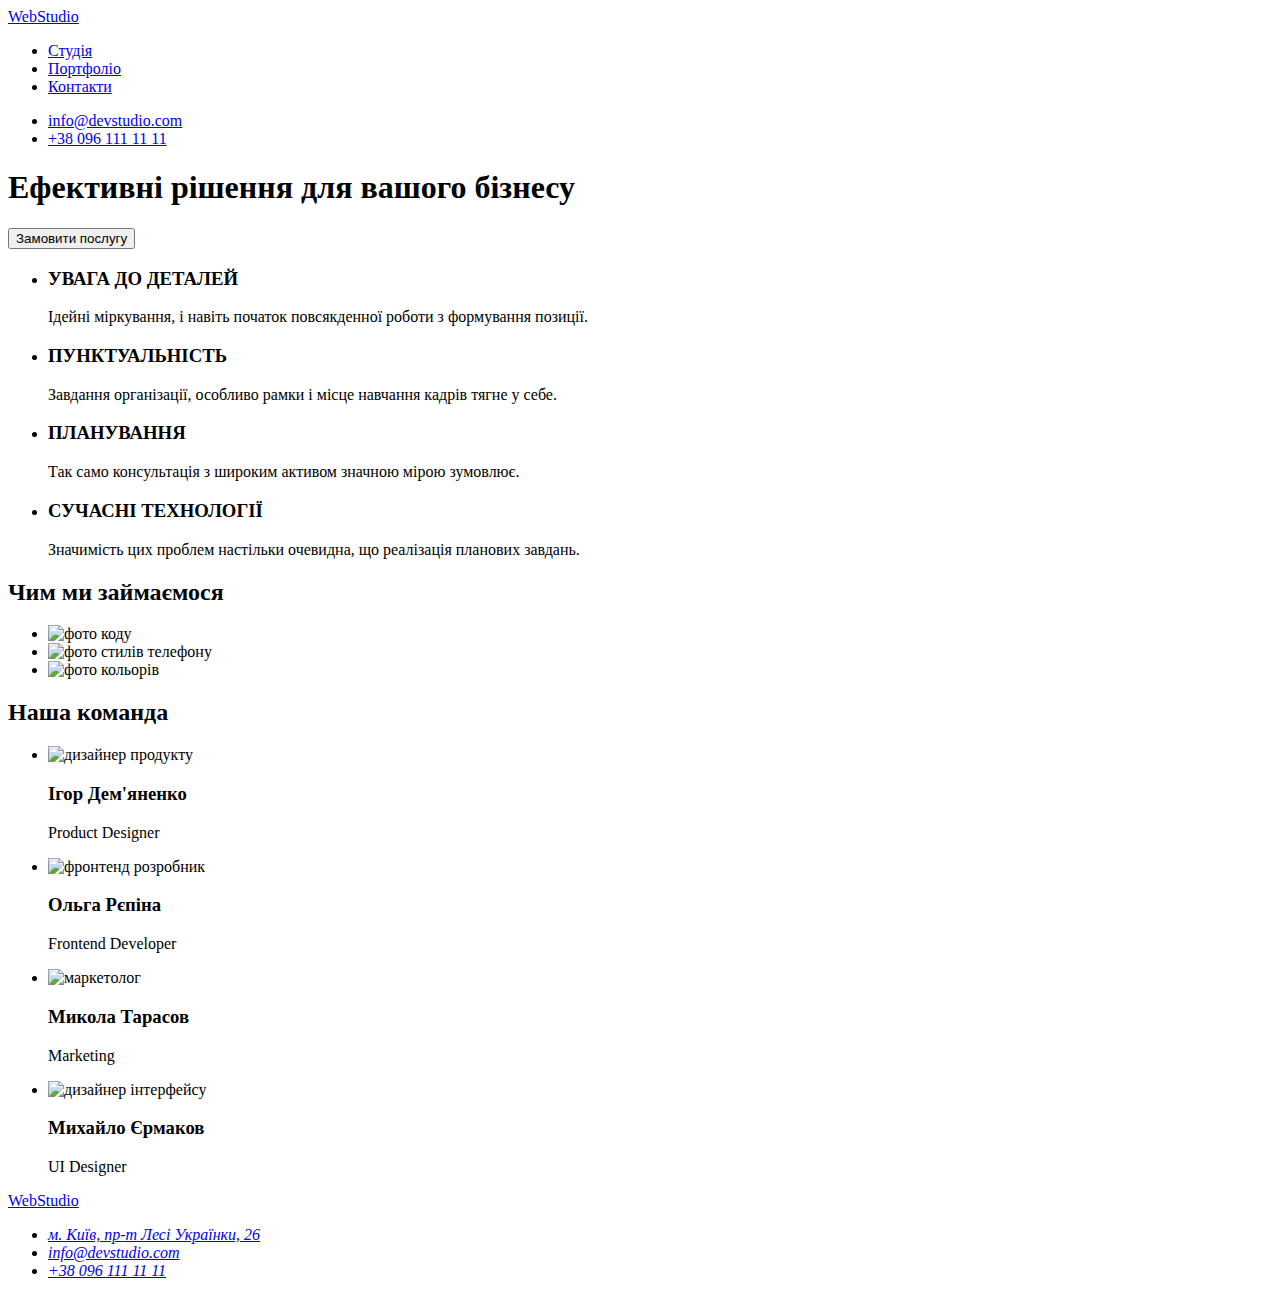
==== index.html @ fb00e3b1 "Update index.html" ====
<!DOCTYPE html>
<html lang="uk">
  <head>
    <meta charset="UTF-8" />
    <meta http-equiv="X-UA-Compatible" content="IE=edge" />
    <meta name="viewport" content="width=device-width, initial-scale=1.0" />
    <title>Студія</title>
  </head>
  <body>
    <header>
      <a href="#"> <span>Web</span>Studio</a>
      <nav>
        <ul>
          <li><a href="#">Студія</a></li>
          <li><a href="#">Портфоліо</a></li>
          <li><a href="#">Контакти</a></li>
        </ul>
      </nav>
      <ul>
        <li><a href="mailto:info@devstudio.com">info@devstudio.com</a></li>
        <li><a href="tel:+380961111111">+38 096 111 11 11</a></li>
      </ul>
    </header>
    <section>
      <h1>Ефективні рішення для вашого бізнесу</h1>
      <button type="button">Замовити послугу</button>
    </section>
    <section>
      <h2 hidden>Переваги</h2>
      <ul>
        <li>
          <h3>УВАГА ДО ДЕТАЛЕЙ</h3>
          <p>
            Ідейні міркування, і навіть початок повсякденної роботи з формування
            позиції.
          </p>
        </li>
        <li>
          <h3>ПУНКТУАЛЬНІСТЬ</h3>
          <p>
            Завдання організації, особливо рамки і місце навчання кадрів тягне у
            себе.
          </p>
        </li>
        <li>
          <h3>ПЛАНУВАННЯ</h3>
          <p>Так само консультація з широким активом значною мірою зумовлює.</p>
        </li>
        <li>
          <h3>СУЧАСНІ ТЕХНОЛОГІЇ</h3>
          <p>
            Значимість цих проблем настільки очевидна, що реалізація планових
            завдань.
          </p>
        </li>
      </ul>
    </section>
    <section>
      <h2>Чим ми займаємося</h2>
      <ul>
        <li>
          <img src="./images/img-code.jpg" alt="фото коду" width="370" />
        </li>
        <li>
          <img
            src="./images/img-phone-style.jpg"
            alt="фото стилів телефону"
            width="370"
          />
        </li>
        <li>
          <img src="./images/img-colours.jpg" alt="фото кольорів" width="370" />
        </li>
      </ul>
    </section>
    <section>
      <h2>Наша команда</h2>
      <ul>
        <li>
          <img
            src="./images/product-designer.jpg"
            alt="дизайнер продукту"
            width="270"
          />
          <h3>Ігор Дем'яненко</h3>
          <p>Product Designer</p>
        </li>
        <li>
          <img
            src="./images/frontend-developer.jpg"
            alt="фронтенд розробник"
            width="270"
          />
          <h3>Ольга Рєпіна</h3>
          <p>Frontend Developer</p>
        </li>
        <li>
          <img src="./images/marketing.jpg" alt="маркетолог" width="270" />
          <h3>Микола Тарасов</h3>
          <p>Marketing</p>
        </li>
        <li>
          <img
            src="./images/ui-designer.jpg"
            alt="дизайнер інтерфейсу"
            width="270"
          />
          <h3>Михайло Єрмаков</h3>
          <p>UI Designer</p>
        </li>
      </ul>
    </section>
    <footer>
      <a href="#"> <span>Web</span>Studio </a>
      <address>
        <ul>
          <li>
            <a
              href="https://www.google.com/maps/place/%D0%B1%D1%83%D0%BB.+%D0%9B%D0%B5%D1%81%D0%B8+%D0%A3%D0%BA%D1%80%D0%B0%D0%B8%D0%BD%D0%BA%D0%B8,+26,+%D0%9A%D0%B8%D0%B5%D0%B2,+02000/@50.4265841,30.5361971,17z/data=!3m1!4b1!4m5!3m4!1s0x40d4cf0e033ecbe9:0x57a4dffefec77da0!8m2!3d50.4265807!4d30.5383858"
            >
              м. Київ, пр-т Лесі Українки, 26
            </a>
          </li>
          <li><a href="mailto:info@devstudio.com">info@devstudio.com</a></li>
          <li><a href="tel:+380961111111">+38 096 111 11 11</a></li>
        </ul>
      </address>
    </footer>
  </body>
</html>
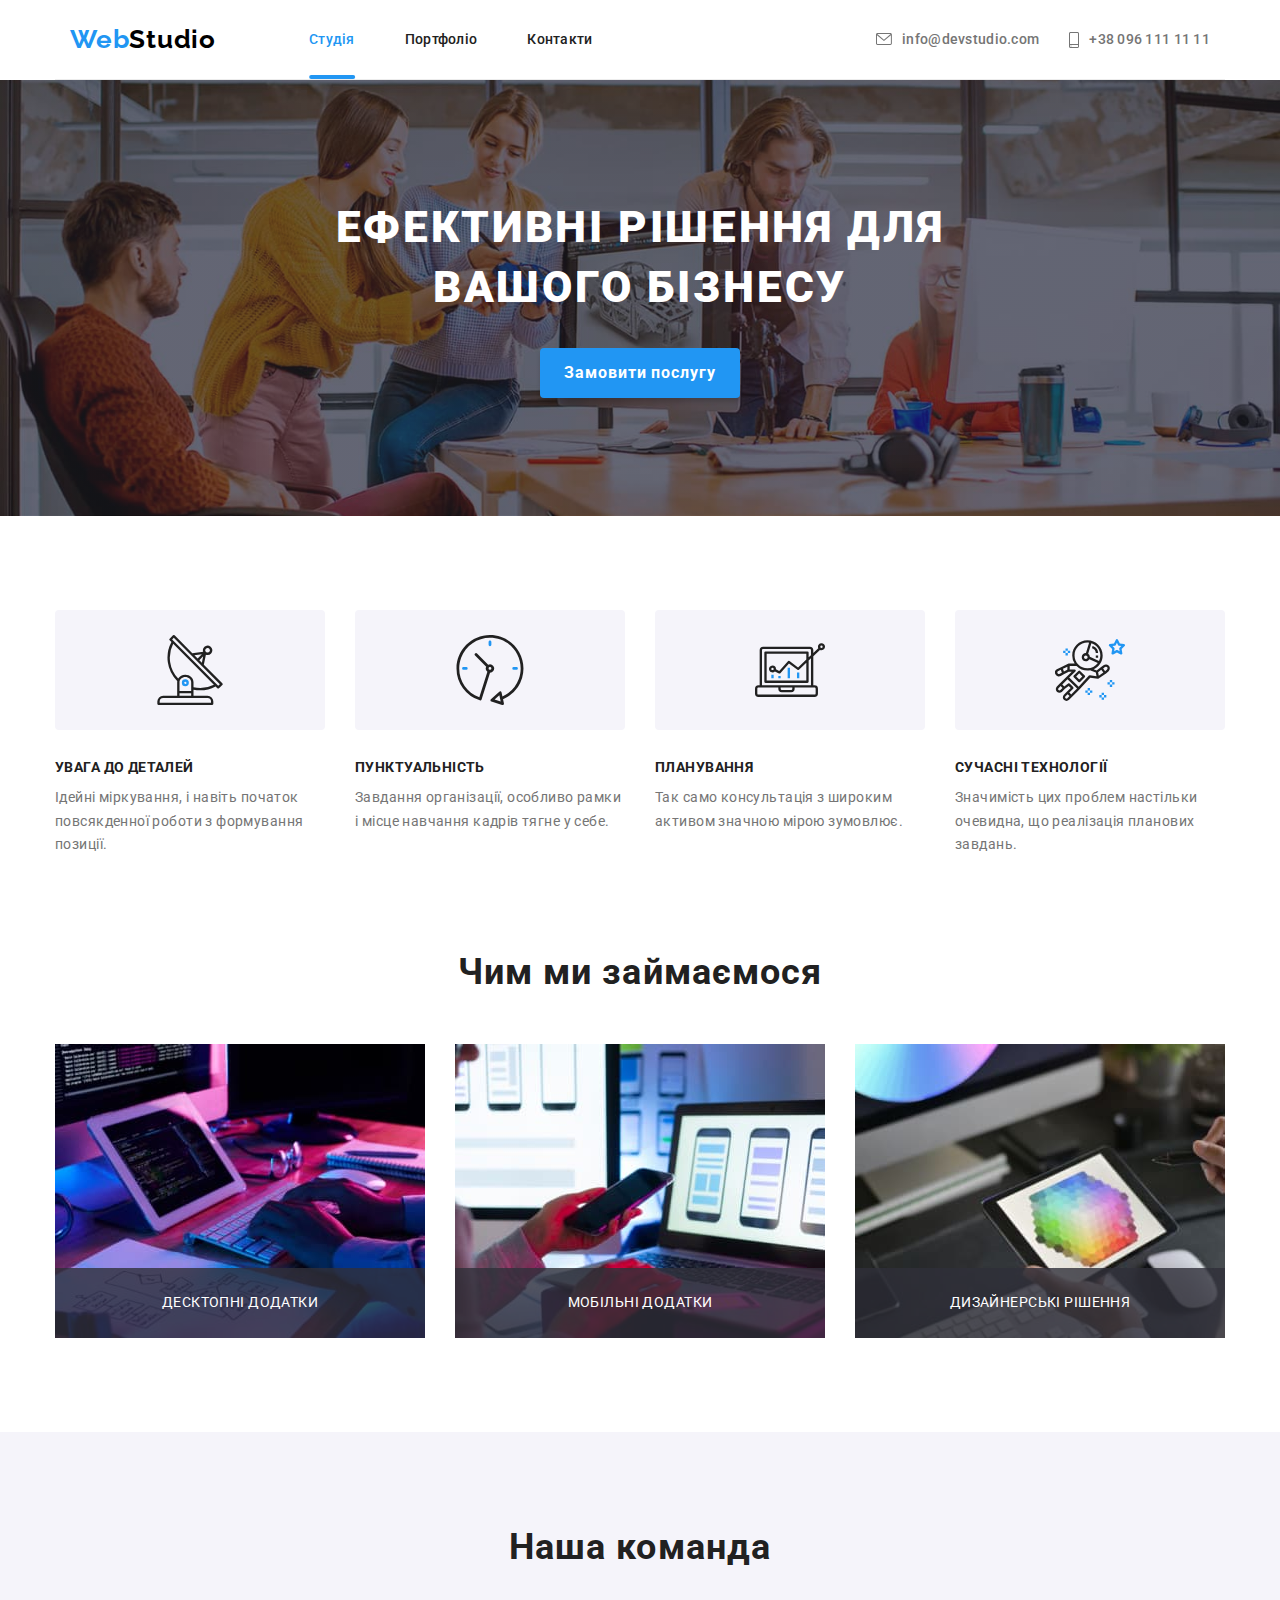
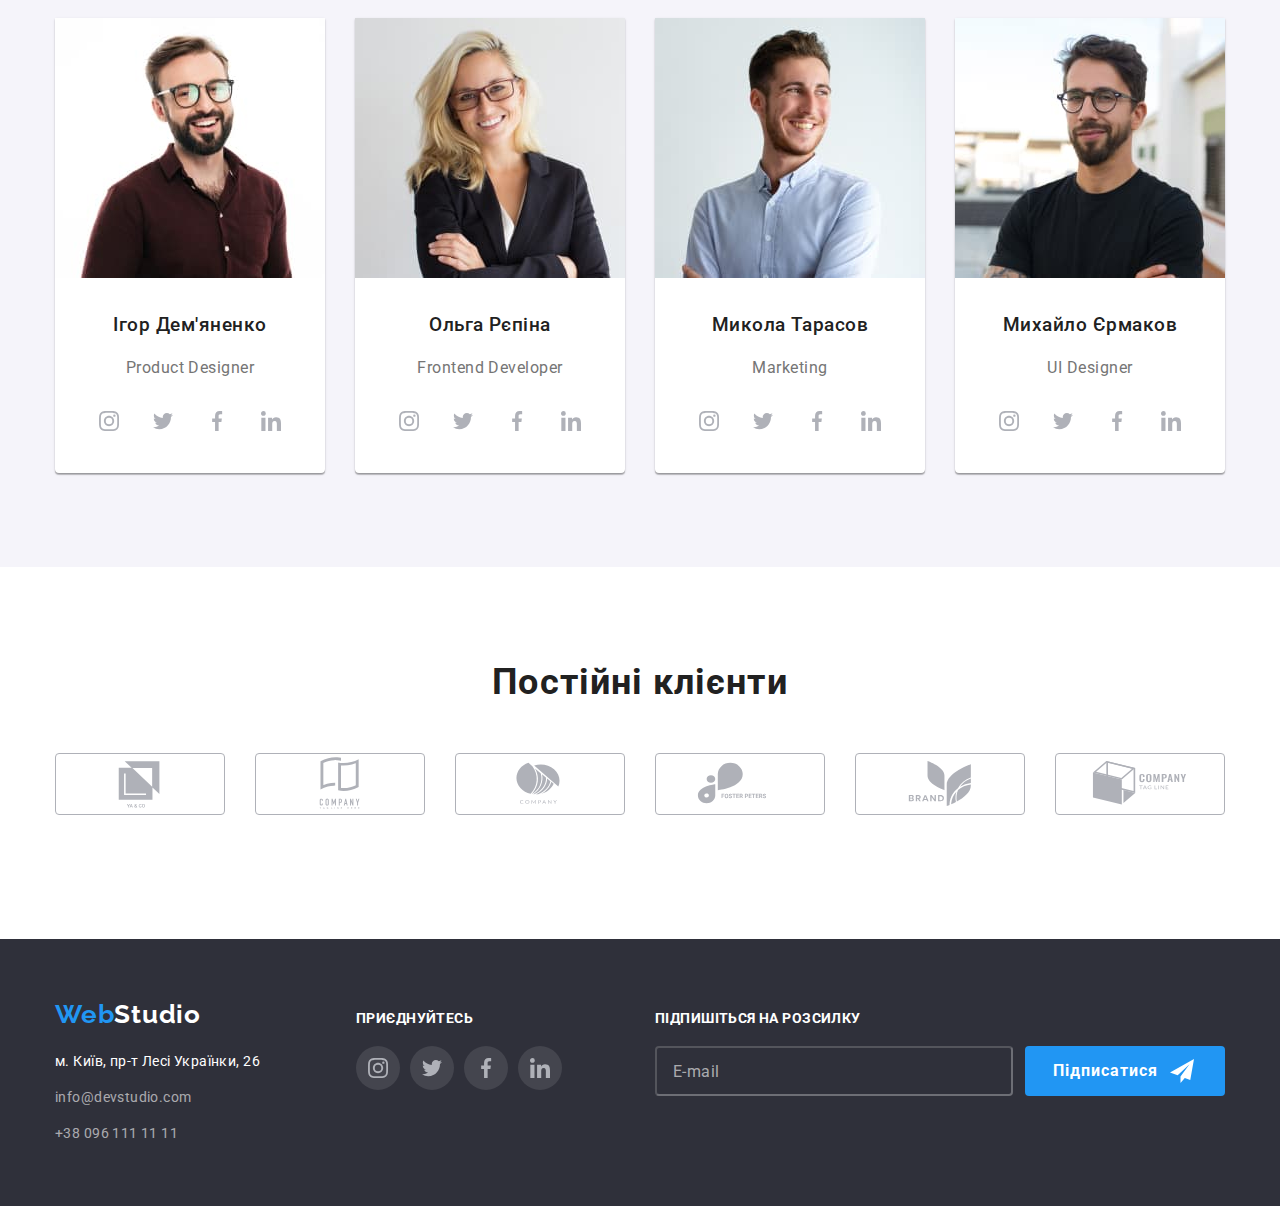
==== commit a25a5bf0: "Refactoring code, used adaptive markup and strategy "mobile first"" ====
--- a/index.html
+++ b/index.html
@@ -1,130 +1,514 @@
 <!DOCTYPE html>
 <html lang="uk">
-  <head>
-    <meta charset="UTF-8" />
-    <meta http-equiv="X-UA-Compatible" content="IE=edge" />
-    <meta name="viewport" content="width=device-width, initial-scale=1.0" />
-    <title>Студія</title>
-  </head>
-  <body>
-    <header>
-      <a href="#"> <span>Web</span>Studio</a>
-      <nav>
-        <ul>
-          <li><a href="#">Студія</a></li>
-          <li><a href="#">Портфоліо</a></li>
-          <li><a href="#">Контакти</a></li>
-        </ul>
-      </nav>
-      <ul>
-        <li><a href="mailto:info@devstudio.com">info@devstudio.com</a></li>
-        <li><a href="tel:+380961111111">+38 096 111 11 11</a></li>
-      </ul>
-    </header>
-    <section>
-      <h1>Ефективні рішення для вашого бізнесу</h1>
-      <button type="button">Замовити послугу</button>
-    </section>
-    <section>
-      <h2 hidden>Переваги</h2>
-      <ul>
-        <li>
-          <h3>УВАГА ДО ДЕТАЛЕЙ</h3>
-          <p>
-            Ідейні міркування, і навіть початок повсякденної роботи з формування
-            позиції.
-          </p>
-        </li>
-        <li>
-          <h3>ПУНКТУАЛЬНІСТЬ</h3>
-          <p>
-            Завдання організації, особливо рамки і місце навчання кадрів тягне у
-            себе.
-          </p>
-        </li>
-        <li>
-          <h3>ПЛАНУВАННЯ</h3>
-          <p>Так само консультація з широким активом значною мірою зумовлює.</p>
-        </li>
-        <li>
-          <h3>СУЧАСНІ ТЕХНОЛОГІЇ</h3>
-          <p>
-            Значимість цих проблем настільки очевидна, що реалізація планових
-            завдань.
-          </p>
-        </li>
-      </ul>
-    </section>
-    <section>
-      <h2>Чим ми займаємося</h2>
-      <ul>
-        <li>
-          <img src="./images/img-code.jpg" alt="фото коду" width="370" />
-        </li>
-        <li>
-          <img
-            src="./images/img-phone-style.jpg"
-            alt="фото стилів телефону"
-            width="370"
-          />
-        </li>
-        <li>
-          <img src="./images/img-colours.jpg" alt="фото кольорів" width="370" />
-        </li>
-      </ul>
-    </section>
-    <section>
-      <h2>Наша команда</h2>
-      <ul>
-        <li>
-          <img
-            src="./images/product-designer.jpg"
-            alt="дизайнер продукту"
-            width="270"
-          />
-          <h3>Ігор Дем'яненко</h3>
-          <p>Product Designer</p>
-        </li>
-        <li>
-          <img
-            src="./images/frontend-developer.jpg"
-            alt="фронтенд розробник"
-            width="270"
-          />
-          <h3>Ольга Рєпіна</h3>
-          <p>Frontend Developer</p>
-        </li>
-        <li>
-          <img src="./images/marketing.jpg" alt="маркетолог" width="270" />
-          <h3>Микола Тарасов</h3>
-          <p>Marketing</p>
-        </li>
-        <li>
-          <img
-            src="./images/ui-designer.jpg"
-            alt="дизайнер інтерфейсу"
-            width="270"
-          />
-          <h3>Михайло Єрмаков</h3>
-          <p>UI Designer</p>
-        </li>
-      </ul>
-    </section>
-    <footer>
-      <a href="#"> <span>Web</span>Studio </a>
-      <address>
-        <ul>
-          <li>
-            <a
-              href="https://www.google.com/maps/place/%D0%B1%D1%83%D0%BB.+%D0%9B%D0%B5%D1%81%D0%B8+%D0%A3%D0%BA%D1%80%D0%B0%D0%B8%D0%BD%D0%BA%D0%B8,+26,+%D0%9A%D0%B8%D0%B5%D0%B2,+02000/@50.4265841,30.5361971,17z/data=!3m1!4b1!4m5!3m4!1s0x40d4cf0e033ecbe9:0x57a4dffefec77da0!8m2!3d50.4265807!4d30.5383858"
-            >
-              м. Київ, пр-т Лесі Українки, 26
-            </a>
-          </li>
-          <li><a href="mailto:info@devstudio.com">info@devstudio.com</a></li>
-          <li><a href="tel:+380961111111">+38 096 111 11 11</a></li>
-        </ul>
-      </address>
-    </footer>
-  </body>
+	<head>
+		<meta charset="UTF-8" />
+		<meta http-equiv="X-UA-Compatible" content="IE=edge" />
+		<meta name="viewport" content="width=device-width, initial-scale=1.0" />
+		<title>Студія</title>
+		<link
+			href="https://fonts.googleapis.com/css2?family=Oleo+Script&family=Raleway:wght@700&family=Roboto:wght@400;500;700;900&display=swap"
+			rel="stylesheet"
+		/>
+		<!-- <link
+			rel="stylesheet"
+			href="https://cdnjs.cloudflare.com/ajax/libs/modern-normalize/1.1.0/modern-normalize.min.css"
+		/> -->
+		<link rel="stylesheet" href="./css/main.min.css" />
+	</head>
+	<body>
+		<header class="header">
+			<div class="container header__nav">
+				<a class="link logo" href="./index.html">
+					<span class="logo__part-web">Web</span>Studio
+				</a>
+				<nav>
+					<ul class="list header__nav-list">
+						<li class="header__nav-item"><a href="./index.html" class="link header__link header__link--current">Студія</a></li>
+						<li class="header__nav-item"><a href="./portfolio.html" class="link header__link">Портфоліо</a></li>
+						<li class="header__nav-item"><a href="#" class="link header__link">Контакти</a></li>
+					</ul>
+				</nav>
+				<ul class="list header__list">
+					<li class="item header__item">
+						<a href="mailto:info@devstudio.com" class="link header__contact">
+							<svg class="header__contact-icon" width="16" height="12">
+								<use href="./images/icons.svg#icon-envelope"></use>
+							</svg>
+							info@devstudio.com
+						</a>
+					</li>
+					<li class="item header__item">
+						<a href="tel:+380961111111" class="link header__contact">
+							<svg class="header__contact-icon" width="10" height="16">
+								<use href="./images/icons.svg#icon-smartphone"></use>
+							</svg>
+							+38 096 111 11 11
+						</a>
+					</li>
+				</ul>
+				<div class="mobile-menu">
+					<button class="mobile-menu__btn-open" data-menu-open type="button">
+						<svg class="mobile-menu__icon-menu" width="40" height="40">
+							<use href="./images/icons.svg#icon-menu_40px"></use>
+						</svg>
+					</button>
+					<div class="container mobile-menu__container is-hidden" data-menu>
+						<button class="mobile-menu__btn-close" data-menu-close type="button">
+							<svg class="mobile-menu__icon-close" width="40" height="40">
+								<use href="./images/icons.svg#icon-close_40px"></use>
+							</svg>
+						</button>
+						<ul class="list mobile-menu__list">
+							<li class="mobile-menu__item">
+							<a class="mobile-menu__link mobile-menu__link--current" href="./index.html">Студія</a>
+							</li>
+							<li class="mobile-menu__item">
+							  <a class="mobile-menu__link" href="./portfolio.html">Портфоліо</a>
+							</li>
+							<li class="mobile-menu__item"><a class="mobile-menu__link" href="">Контакти</a></li>
+						  </ul>
+						  <div class="mobile-menu__contacts-container">
+							<ul class="list mobile-menu__contacts">
+							  <li class="mobile-menu__contacts-item">
+								<a class="mobile-menu__contacts-link-phone link" href="tel:+380961111111">
+								  +38 096 111 11 11</a>
+							  </li>
+							  <li class="mobile-menu__contacts-item">
+								<a class="mobile-menu__contacts-link-mail link" href="mailto:info@devstudio.com">
+								  info@devstudio.com</a>
+							  </li>
+							</ul>
+							<ul class="list mobile-menu__socials">
+							  <li class="mobile-menu__socials-item">
+								<a href="#" class="mobile-menu__socials-link" target="_blank" rel="noopener noreferrer">Instagram</a>
+							  </li>
+							  <li class="mobile-menu__socials-item">
+								<a href="#" class="mobile-menu__socials-link" target="_blank" rel="noopener noreferrer">Twitter</a>
+							  </li>
+							  <li class="mobile-menu__socials-item">
+								<a href="#" class="mobile-menu__socials-link" target="_blank" rel="noopener noreferrer">Facebook</a>
+							  </li>
+							  <li class="mobile-menu__socials-item">
+								<a href="#" class="mobile-menu__socials-link" target="_blank" rel="noopener noreferrer">LinkedIn</a>
+							  </li>
+							</ul>
+						  </div>
+					</div>
+				</div>
+			</div>
+		</header>
+		<main>
+		<section class="section hero">
+			<div class="container hero__container">
+				<h1 class="hero__title">Ефективні рішення для вашого бізнесу</h1>
+				<button data-modal-open type="button" class="button hero__button">Замовити послугу</button>
+			</div>
+		</section>
+		<section class="section benefits">
+			<div class="container benefits__container">
+				<h2 class="title title-section benefits__title--visually-hidden">Переваги</h2>
+				<ul class="list benefits__list">
+					<li class="item benefits__item">
+						<div class="benefits__icon">
+							<svg width="70" height="70">
+								<use href="./images/icons.svg#icon-antenna"></use>
+							</svg>
+						</div>
+						<h3 class="title benefits__title">УВАГА ДО ДЕТАЛЕЙ</h3>
+						<p class="benefits__description">
+							Ідейні міркування, і навіть початок повсякденної роботи з формування позиції.
+						</p>
+					</li>
+					<li class="item benefits__item">
+						<div class="benefits__icon">
+							<svg width="70" height="70">
+								<use href="./images/icons.svg#icon-clock"></use>
+							</svg>
+						</div>
+						<h3 class="title benefits__title">ПУНКТУАЛЬНІСТЬ</h3>
+						<p class="benefits__description">
+							Завдання організації, особливо рамки і місце навчання кадрів тягне у себе.
+						</p>
+					</li>
+					<li class="item benefits__item">
+						<div class="benefits__icon">
+							<svg width="70" height="70">
+								<use href="./images/icons.svg#icon-diagram"></use>
+							</svg>
+						</div>
+						<h3 class="title benefits__title">ПЛАНУВАННЯ</h3>
+						<p class="benefits__description">Так само консультація з широким активом значною мірою зумовлює.</p>
+					</li>
+					<li class="item benefits__item">
+						<div class="benefits__icon">
+							<svg width="70" height="70">
+								<use href="./images/icons.svg#icon-astronaut"></use>
+							</svg>
+						</div>
+						<h3 class="title benefits__title">СУЧАСНІ ТЕХНОЛОГІЇ</h3>
+						<p class="benefits__description">
+							Значимість цих проблем настільки очевидна, що реалізація планових завдань.
+						</p>
+					</li>
+				</ul>
+			</div>
+		</section>
+		<section class="section works">
+			<div class="container works__container">
+				<h2 class="title title-section">Чим ми займаємося</h2>
+				<ul class="list works__list">
+					<li class="item works__item">
+						<img srcset="./images/works-img/desktop-apps.jpg 1x, ./images/works-img/desktop-apps@2x.jpg 2x" src="./images/works-img/desktop-apps.jpg" alt="десктопні додатки" />
+						<p class="works__description">ДЕСКТОПНІ ДОДАТКИ</p>
+					</li>
+					<li class="item works__item">
+						<img srcset="./images/works-img/mobile-apps.jpg 1x, ./images/works-img/mobile-apps@2x.jpg 2x" src="./images/works-img/mobile-apps.jpg" alt="мобільні додатки" />
+						<p class="works__description">МОБІЛЬНІ ДОДАТКИ</p>
+					</li>
+					<li class="item works__item">
+						<img srcset="./images/works-img/design-solutions.jpg 1x, ./images/works-img/design-solutions@2x.jpg 2x" src="./images/works-img/design-solutions.jpg" alt="дизайнерські рішення" />
+						<p class="works__description">ДИЗАЙНЕРСЬКІ РІШЕННЯ</p>
+					</li>
+				</ul>
+			</div>
+		</section>
+		<section class="section team">
+			<div class="container team__container">
+				<h2 class="title title-section">Наша команда</h2>
+				<ul class="list team__list">
+					<li class="item team__description">
+						<picture>
+							<source srcset="./images/team-img/product-designer-desktop.jpg 1x, ./images/team-img/product-designer-desktop@2x.jpg 2x" media="(min-width: 1200px)" />
+			  
+							<source srcset="./images/team-img/product-designer-tablet.jpg 1x, ./images/team-img/product-designer-tablet@2x.jpg 2x" media="(min-width: 768px)" />
+			  
+							<img class="team__memeber-img" srcset="./images/team-img/product-designer-mobile.jpg 1x, ./images/team-img/product-designer-mobile@2x.jpg 2x" src="./images/team-img/product-designer-mobile.jpg" alt="дизайнер продукту" />
+						  </picture>
+						<h3 class="title team__member">Ігор Дем'яненко</h3>
+						<p class="team__position">Product Designer</p>
+						<ul class="list team__link-list">
+							<li class="team__link-item">
+								<a class="team__social-link" href="#">
+									<svg class="team__link-icon" width="20" height="20">
+										<use href="./images/icons.svg#icon-instagram"></use>
+									</svg>
+								</a>
+							</li>
+							<li class="team__link-item">
+								<a class="team__social-link" href="#">
+									<svg class="team__link-icon" width="20" height="20">
+										<use href="./images/icons.svg#icon-twitter"></use>
+									</svg>
+								</a>
+							</li>
+							<li class="team__link-item">
+								<a class="team__social-link" href="#">
+									<svg class="team__link-icon" width="20" height="20">
+										<use href="./images/icons.svg#icon-facebook"></use>
+									</svg>
+								</a>
+							</li>
+							<li class="team__link-item">
+								<a class="team__social-link" href="#">
+									<svg class="team__link-icon" width="20" height="20">
+										<use href="./images/icons.svg#icon-linkedin"></use>
+									</svg>
+								</a>
+							</li>
+						</ul>
+					</li>
+					<li class="item team__description">
+						<picture>
+							<source srcset="./images/team-img/frontend-developer-desktop.jpg 1x, ./images/team-img/frontend-developer-desktop@2x.jpg 2x" media="(min-width: 1200px)" />
+			  
+							<source srcset="./images/team-img/frontend-developer-tablet.jpg 1x, ./images/team-img/frontend-developer-tablet@2x.jpg 2x" media="(min-width: 768px)" />
+			  
+							<img class="team__memeber-img" srcset="./images/team-img/frontend-developer-mobile.jpg 1x, ./images/team-img/frontend-developer-mobile@2x.jpg 2x" src="./images/team-img/frontend-developer-mobile.jpg" alt="фронтенд розробник" />
+						</picture>
+						<h3 class="title team__member">Ольга Рєпіна</h3>
+						<p class="team__position">Frontend Developer</p>
+						<ul class="list team__link-list">
+							<li class="team__link-item">
+								<a class="team__social-link" href="#">
+									<svg class="team__link-icon" width="20" height="20">
+										<use href="./images/icons.svg#icon-instagram"></use>
+									</svg>
+								</a>
+							</li>
+							<li class="team__link-item">
+								<a class="team__social-link" href="#">
+									<svg class="team__link-icon" width="20" height="20">
+										<use href="./images/icons.svg#icon-twitter"></use>
+									</svg>
+								</a>
+							</li>
+							<li class="team__link-item">
+								<a class="team__social-link" href="#">
+									<svg class="team__link-icon" width="20" height="20">
+										<use href="./images/icons.svg#icon-facebook"></use>
+									</svg>
+								</a>
+							</li>
+							<li class="team__link-item">
+								<a class="team__social-link" href="#">
+									<svg class="team__link-icon" width="20" height="20">
+										<use href="./images/icons.svg#icon-linkedin"></use>
+									</svg>
+								</a>
+							</li>
+						</ul>
+					</li>
+					<li class="item team__description">
+						<picture>
+							<source srcset="./images/team-img/marketing-desktop.jpg 1x, ./images/team-img/marketing-desktop@2x.jpg 2x" media="(min-width: 1200px)" />
+			  
+							<source srcset="./images/team-img/marketing-tablet.jpg 1x, ./images/team-img/marketing-tablet@2x.jpg 2x" media="(min-width: 768px)" />
+			  
+							<img class="team__memeber-img" srcset="./images/team-img/marketing-mobile.jpg 1x, ./images/team-img/marketing-mobile@2x.jpg 2x" src="./images/team-img/marketing-mobile.jpg" alt="маркетолог" />
+						</picture>
+						<h3 class="title team__member">Микола Тарасов</h3>
+						<p class="team__position">Marketing</p>
+						<ul class="list team__link-list">
+							<li class="team__link-item">
+								<a class="team__social-link" href="#">
+									<svg class="team__link-icon" width="20" height="20">
+										<use href="./images/icons.svg#icon-instagram"></use>
+									</svg>
+								</a>
+							</li>
+							<li class="team__link-item">
+								<a class="team__social-link" href="#">
+									<svg class="team__link-icon" width="20" height="20">
+										<use href="./images/icons.svg#icon-twitter"></use>
+									</svg>
+								</a>
+							</li>
+							<li class="team__link-item">
+								<a class="team__social-link" href="#">
+									<svg class="team__link-icon" width="20" height="20">
+										<use href="./images/icons.svg#icon-facebook"></use>
+									</svg>
+								</a>
+							</li>
+							<li class="team__link-item">
+								<a class="team__social-link" href="#">
+									<svg class="team__link-icon" width="20" height="20">
+										<use href="./images/icons.svg#icon-linkedin"></use>
+									</svg>
+								</a>
+							</li>
+						</ul>
+					</li>
+					<li class="item team__description">
+						<picture>
+							<source srcset="./images/team-img/ui-designer-desktop.jpg 1x, ./images/team-img/ui-designer-desktop@2x.jpg 2x" media="(min-width: 1200px)" />
+			  
+							<source srcset="./images/team-img/ui-designer-tablet.jpg 1x, ./images/team-img/ui-designer-tablet@2x.jpg 2x" media="(min-width: 768px)" />
+			  
+							<img class="team__memeber-img" srcset="./images/team-img/ui-designer-mobile.jpg 1x, ./images/team-img/ui-designer-mobile@2x.jpg 2x" src="./images/team-img/ui-designer-mobile.jpg" alt="дизайнер інтерфейсу" />
+						</picture>
+						<h3 class="title team__member">Михайло Єрмаков</h3>
+						<p class="team__position">UI Designer</p>
+						<ul class="list team__link-list">
+							<li class="team__link-item">
+								<a class="team__social-link" href="#">
+									<svg class="team__link-icon" width="20" height="20">
+										<use href="./images/icons.svg#icon-instagram"></use>
+									</svg>
+								</a>
+							</li>
+							<li class="team__link-item">
+								<a class="team__social-link" href="#">
+									<svg class="team__link-icon" width="20" height="20">
+										<use href="./images/icons.svg#icon-twitter"></use>
+									</svg>
+								</a>
+							</li>
+							<li class="team__link-item">
+								<a class="team__social-link" href="#">
+									<svg class="team__link-icon" width="20" height="20">
+										<use href="./images/icons.svg#icon-facebook"></use>
+									</svg>
+								</a>
+							</li>
+							<li class="team__link-item">
+								<a class="team__social-link" href="#">
+									<svg class="team__link-icon" width="20" height="20">
+										<use href="./images/icons.svg#icon-linkedin"></use>
+									</svg>
+								</a>
+							</li>
+						</ul>
+					</li>
+				</ul>
+			</div>
+		</section>
+		<section class="section clients">
+			<div class="container clients__container">
+				<h2 class="title clients__title">Постійні клієнти</h2>
+				<ul class="list clients__list">
+					<li class="item clients__link">
+						<a class="clients__logo" href="#">
+							<svg width="106" height="60">
+								<use href="./images/icons.svg#icon-ya-co"></use>
+							</svg>
+						</a>
+					</li>
+					<li class="item clients__link">
+						<a class="clients__logo" href="#">
+							<svg width="106" height="60">
+								<use href="./images/icons.svg#icon-tagline-here"></use>
+							</svg>
+						</a>
+					</li>
+					<li class="item clients__link">
+						<a class="clients__logo" href="#">
+							<svg width="106" height="60">
+								<use href="./images/icons.svg#icon-company"></use>
+							</svg>
+						</a>
+					</li>
+					<li class="item clients__link">
+						<a class="clients__logo" href="#">
+							<svg width="106" height="60">
+								<use href="./images/icons.svg#icon-foster-peters"></use>
+							</svg>
+						</a>
+					</li>
+					<li class="item clients__link">
+						<a class="clients__logo" href="#">
+							<svg width="106" height="60">
+								<use href="./images/icons.svg#icon-brand"></use>
+							</svg>
+						</a>
+					</li>
+					<li class="item clients__link">
+						<a class="clients__logo" href="#">
+							<svg width="106" height="60">
+								<use href="./images/icons.svg#icon-tag-line"></use>
+							</svg>
+						</a>
+					</li>
+				</ul>
+			</div>
+		</section>
+		</main>
+		<footer class="footer">
+			<div class="container footer__container">
+				<div class="container footer__logo-container">
+					<a class="link logo" href="./index.html">
+						<span class="logo__part-web">Web</span><span class="logo__part-studio">Studio</span>
+					</a>
+					<address>
+						<ul class="list footer__address">
+							<li class="item footer__item">
+								<a
+									href="http://www.google.com/maps/place/%D0%B1%D1%83%D0%BB.+%D0%9B%D0%B5%D1%81%D0%B8+%D0%A3%D0%BA%D1%80%D0%B0%D0%B8%D0%BD%D0%BA%D0%B8,+26,+%D0%9A%D0%B8%D0%B5%D0%B2,+02000/@50.4265841,30.5361971,17z/data=!3m1!4b1!4m5!3m4!1s0x40d4cf0e033ecbe9:0x57a4dffefec77da0!8m2!3d50.4265807!4d30.5383858"
+									target="_blank"
+									rel="noopener noreferrer"
+									class="link footer__item-address"
+								>
+									м. Київ, пр-т Лесі Українки, 26
+								</a>
+							</li>
+							<li class="item footer__item">
+								<a href="mailto:info@devstudio.com" class="link footer__item-contacts">info@devstudio.com</a>
+							</li>
+							<li class="item footer__item"><a href="tel:+380961111111" class="link footer__item-contacts">+38 096 111 11 11</a></li>
+						</ul>
+					</address>	
+				</div>
+				<div class="container footer__link-container">
+					<p class="footer___call-title">ПРИЄДНУЙТЕСЬ</p>
+					<ul class="list footer__link-list">
+						<li class="team__link-item">
+							<a class="team__social-link footer__link" href="#">
+								<svg class="team__link-icon width="20" height="20">
+									<use href="./images/icons.svg#icon-instagram"></use>
+								</svg>
+							</a>
+						</li>
+						<li class="team__link-item">
+							<a class="team__social-link footer__link" href="#">
+								<svg class="team__link-icon" width="20" height="20">
+									<use href="./images/icons.svg#icon-twitter"></use>
+								</svg>
+							</a>
+						</li>
+						<li class="team__link-item">
+							<a class="team__social-link footer__link" href="#">
+								<svg class="team__link-icon" width="20" height="20">
+									<use href="./images/icons.svg#icon-facebook"></use>
+								</svg>
+							</a>
+						</li>
+						<li class="team__link-item">
+							<a class="team__social-link footer__link" href="#">
+								<svg class="team__link-icon" width="20" height="20">
+									<use href="./images/icons.svg#icon-linkedin"></use>
+								</svg>
+							</a>
+						</li>
+					</ul>
+				</div>
+				<div class="container footer__submit-container">
+					<p class="footer__submit-title">ПІДПИШІТЬСЯ НА РОЗСИЛКУ</p>
+					<form class="footer__submit-form">
+						<label for="email">
+							<input class="footer__email-input" type="email" name="mail" id="email" placeholder="E-mail">
+						</label>
+						<button class="submit footer__submit-button">Підписатися<svg class="footer__send-icon" width="24" height="24">
+									<use href="./images/icons.svg#icon-icon-send"></use>
+								</svg>
+						</button>
+					</form>
+				</div>
+			</div>
+		</footer>
+	<div class="backdrop is-hidden" data-modal>
+		<div class="modal">
+			<button class="button modal__close-button" data-modal-close>
+					<svg class="modal__close-icon" width="18" height="18">
+						<use href="./images/icons.svg#icon-close-black-18"></use>
+					</svg>
+			</button>
+			<form class="modal__user-form" autocomplete="on">
+			<h2 class="modal__form-title">Залиште свої дані, ми вам передзвонимо</h2>
+			<label class="modal__form-field-label" for="name">Ім'я</label>
+			<div class="modal__form-field">
+				<input class="modal__form-field-input" type="text" name="name" id="name"/>
+			<svg class="modal__form-field-icon" width="18" height="18">
+				<use href="./images/icons.svg#icon-person-black-18dp-1"></use>
+			</svg>
+			</div>
+			<label class="modal__form-field-label" for="tel">Телефон</label>
+			<div class="modal__form-field">
+				<input class="modal__form-field-input" type="tel" name="tel" id="tel"/>
+			<svg class="modal__form-field-icon" width="18" height="18">
+				<use href="./images/icons.svg#icon-phone-black-18dp-1"></use>
+			</svg>
+			</div>
+			<label class="modal__form-field-label" for="mail">Пошта</label>
+			<div class="modal__form-field">
+				<input class="modal__form-field-input" type="email" name="mail" id="mail"/>
+			<svg class="modal__form-field-icon" width="18" height="18">
+				<use href="./images/icons.svg#icon-email-black-18dp-1"></use>
+			</svg>
+			</div>
+			<label class="modal__form-field-label" for="comment">Коментар</label>
+			<textarea class="modal__form-field-textarea" name="comment" id="comment" placeholder="Введіть текст"></textarea>
+			<div class="modal__form-field-checkbox checkbox">
+			<input class="modal__checkbox-input" type="checkbox" name="terms-checkbox" id="terms-checkbox" />
+			<svg class="modal__checkbox-icon" width="16" height="15">
+				<use href="./images/icons.svg#icon-icon-check"></use>
+			</svg>
+			<label class="modal__checkbox-label" for="terms-checkbox">Погоджуюся з розсилкою та приймаю <a class="modal__contract-conditions" href="#">Умови договору</a></label>
+			</div>
+			<button class="submit modal__form-submit" type="submit">Відправити</button>
+			</form>
+		</div>
+	</div>
+	<script src="./js/mobile-menu.js"></script>
+	<script src="./js/modal.js"></script>
+	</body>
 </html>
--- a/css/main.min.css
+++ b/css/main.min.css
@@ -0,0 +1 @@
+.container{width:100%;margin:0 auto;padding-left:15px;padding-right:15px}@media screen and (min-width: 480px){.container{width:480px}}@media screen and (min-width: 768px){.container{width:768px}}@media screen and (min-width: 1200px){.container{width:1200px}}.section{padding-top:60px;padding-bottom:60px}@media screen and (min-width: 1200px){.section{padding-top:94px;padding-bottom:94px}}.link{text-decoration:none}.list{padding:0;margin:0;list-style-type:none}.button{color:#212121;background-color:#f5f4fa;font-family:inherit;cursor:pointer;border:1px solid rgba(0,0,0,0);font-weight:500;font-size:16px;line-height:1.62;text-align:center;letter-spacing:.03em;border:none;border-radius:4px;-webkit-transition-property:color,background-color;transition-property:color,background-color;-webkit-transition-duration:250ms;transition-duration:250ms;-webkit-transition-timing-function:cubic-bezier(0.4, 0, 0.2, 1);transition-timing-function:cubic-bezier(0.4, 0, 0.2, 1)}.title{color:#212121}.title-section{margin-bottom:50px;font-size:36px;line-height:1.17;text-align:center;letter-spacing:.03em}.submit{cursor:pointer;font-weight:700;font-size:16px;line-height:1.88;letter-spacing:.06em;color:#fff;background-color:#2196f3;border:none;border-radius:4px}/*! modern-normalize v1.1.0 | MIT License | https://github.com/sindresorhus/modern-normalize */*,::before,::after{-webkit-box-sizing:border-box;box-sizing:border-box}html{line-height:1.15;-webkit-text-size-adjust:100%;-moz-tab-size:4;-o-tab-size:4;tab-size:4}body{margin:0;font-family:system-ui,"Segoe UI",Roboto,Helvetica,Arial,sans-serif,"Apple Color Emoji","Segoe UI Emoji"}hr{height:0;color:inherit}abbr[title]{-webkit-text-decoration:underline dotted;text-decoration:underline dotted}b,strong{font-weight:bolder}code,kbd,samp,pre{font-family:ui-monospace,SFMono-Regular,Consolas,"Liberation Mono",Menlo,monospace;font-size:1em}small{font-size:80%}sub,sup{font-size:75%;line-height:0;position:relative;vertical-align:baseline}sub{bottom:-0.25em}sup{top:-0.5em}table{text-indent:0;border-color:inherit}button,input,optgroup,select,textarea{font-family:inherit;font-size:100%;line-height:1.15;margin:0}button,select{text-transform:none}button,[type=button],[type=reset],[type=submit]{-webkit-appearance:button}::-moz-focus-inner{border-style:none;padding:0}:-moz-focusring{outline:1px dotted ButtonText}:-moz-ui-invalid{box-shadow:none}legend{padding:0}progress{vertical-align:baseline}::-webkit-inner-spin-button,::-webkit-outer-spin-button{height:auto}[type=search]{-webkit-appearance:textfield;outline-offset:-2px}::-webkit-search-decoration{-webkit-appearance:none}::-webkit-file-upload-button{-webkit-appearance:button;font:inherit}summary{display:list-item}body{color:#757575;background-color:#fff;font-family:Roboto,sans-serif}h1,h2,h3,h4,h5,h6,p{margin-top:0;padding-top:0}img{display:block;width:100%;height:auto}a{text-decoration:none}.header__nav{display:-webkit-box;display:-ms-flexbox;display:flex;-webkit-box-align:center;-ms-flex-align:center;align-items:center;height:60px;width:100%;-webkit-box-pack:justify;-ms-flex-pack:justify;justify-content:space-between;border-bottom:1px solid #ececec}@media screen and (min-width: 480px){.header__nav{width:100%}}@media screen and (min-width: 768px){.header__nav{width:768px;height:80px}}@media screen and (min-width: 1200px){.header__nav{width:1170px}}.header__nav-list{display:none}@media(min-width: 768px){.header__nav-list{display:-webkit-box;display:-ms-flexbox;display:flex;margin-left:93px}}.header__nav-item:not(:last-child){margin-right:50px}.header__link{display:block;padding-top:32px;padding-bottom:32px;color:#212121;font-weight:500;font-size:14px;line-height:1.14;letter-spacing:.02em;-webkit-transition-property:color;transition-property:color;-webkit-transition-duration:250ms;transition-duration:250ms;-webkit-transition-timing-function:cubic-bezier(0.4, 0, 0.2, 1);transition-timing-function:cubic-bezier(0.4, 0, 0.2, 1)}.header__link:hover,.header__link:focus{color:#2196f3}.header__link--current{position:relative;color:#2196f3;font-weight:500;font-size:14px;line-height:1.14;letter-spacing:.02em}.header__link--current::after{display:-webkit-box;display:-ms-flexbox;display:flex;position:absolute;content:"";left:50%;bottom:0;width:100%;height:4px;-webkit-transform:translate(-50%, 0%);transform:translate(-50%, 0%);border-radius:2px;background-color:#2196f3;-webkit-transition-property:width;transition-property:width;-webkit-transition-duration:250ms;transition-duration:250ms;-webkit-transition-timing-function:cubic-bezier(0.4, 0, 0.2, 1);transition-timing-function:cubic-bezier(0.4, 0, 0.2, 1)}.header__list{display:none}@media(min-width: 768px){.header__list{display:block;margin-left:auto;padding-top:21px;padding-bottom:21px;-webkit-box-align:center;-ms-flex-align:center;align-items:center}}@media(min-width: 1200px){.header__list{display:-webkit-box;display:-ms-flexbox;display:flex;margin-left:auto;padding-top:32px;padding-bottom:32px}}.header__item{margin-left:30px}@media screen and (min-width: 768px)and (max-width: 1199px){.header__item:not(:last-child){margin-bottom:10px}}.header__contact{display:-webkit-box;display:-ms-flexbox;display:flex;color:#757575;font-weight:500;font-size:14px;line-height:1.14;letter-spacing:.02em;-webkit-box-align:center;-ms-flex-align:center;align-items:center;-webkit-transition-property:color;transition-property:color;-webkit-transition-duration:250ms;transition-duration:250ms;-webkit-transition-timing-function:cubic-bezier(0.4, 0, 0.2, 1);transition-timing-function:cubic-bezier(0.4, 0, 0.2, 1)}.header__contact:hover,.header__contact:focus{color:#2196f3}.header__contact-icon{fill:currentColor;margin-right:10px;-webkit-transition-property:fill;transition-property:fill;-webkit-transition-duration:250ms;transition-duration:250ms;-webkit-transition-timing-function:cubic-bezier(0.4, 0, 0.2, 1);transition-timing-function:cubic-bezier(0.4, 0, 0.2, 1)}.header__contact-icon:hover,.header__contact-icon:focus{fill:#2196f3}@media(min-width: 768px){.header__burger{display:none}}.logo{color:#000;font-family:Raleway,sans-serif;font-weight:700;font-size:26px;line-height:1.19;letter-spacing:.03em}.logo__part-web{color:#2196f3;font-family:Raleway,sans-serif;font-weight:700;font-size:26px;line-height:1.19;letter-spacing:.03em}.logo__part-studio{color:#fff;font-family:Raleway,sans-serif;font-weight:700;font-size:26px;line-height:1.19;letter-spacing:.03em}.hero{max-width:480px;margin-left:auto;margin-right:auto;padding:118px 0;text-align:center;background-color:#2f303a;background-image:-webkit-gradient(linear, left top, right top, from(rgba(47, 48, 58, 0.4)), to(rgba(47, 48, 58, 0.4))),url("../images/header-img/header-mobile.jpg");background-image:linear-gradient(to right, rgba(47, 48, 58, 0.4), rgba(47, 48, 58, 0.4)),url("../images/header-img/header-mobile.jpg");background-repeat:no-repeat;background-position:center;background-size:cover}@media screen and (min-device-pixel-ratio: 2),screen and (-webkit-min-device-pixel-ratio: 2),screen and (min-resolution: 192dpi),screen and (min-resolution: 2dppx){.hero{background-image:url("../images/header-img/header-mobile@2x.jpg")}}@media screen and (min-width: 624px){.hero{max-width:768px;background-image:-webkit-gradient(linear, left top, right top, from(rgba(47, 48, 58, 0.4)), to(rgba(47, 48, 58, 0.4))),url("../images/header-img/header-tablet.jpg");background-image:linear-gradient(to right, rgba(47, 48, 58, 0.4), rgba(47, 48, 58, 0.4)),url("../images/header-img/header-tablet.jpg")}}@media screen and (min-width: 624px)and (min-device-pixel-ratio: 2),screen and (min-width: 624px)and (-webkit-min-device-pixel-ratio: 2),screen and (min-width: 624px)and (min-resolution: 192dpi),screen and (min-width: 624px)and (min-resolution: 2dppx){.hero{background-image:url("../images/header-img/header-tablet@2x.jpg")}}@media screen and (min-width: 1200px){.hero{max-width:1600px;background-image:-webkit-gradient(linear, left top, right top, from(rgba(47, 48, 58, 0.4)), to(rgba(47, 48, 58, 0.4))),url("../images/header-img/header-desktop.jpg");background-image:linear-gradient(to right, rgba(47, 48, 58, 0.4), rgba(47, 48, 58, 0.4)),url("../images/header-img/header-desktop.jpg")}}@media screen and (min-width: 1200px)and (min-device-pixel-ratio: 2),screen and (min-width: 1200px)and (-webkit-min-device-pixel-ratio: 2),screen and (min-width: 1200px)and (min-resolution: 192dpi),screen and (min-width: 1200px)and (min-resolution: 2dppx){.hero{background-image:url("../images/header-img/header-desktop@2x.jpg")}}.hero__title{max-width:696px;margin:0 auto 30px;color:#fff;font-weight:900;font-size:26px;line-height:1.61;text-align:center;letter-spacing:.06em;text-transform:uppercase}@media screen and (min-width: 480px){.hero__title{width:360px}}@media screen and (min-width: 1200px){.hero__title{width:696px;font-size:44px;line-height:1.36}}.hero__button{min-width:200px;height:50px;margin:0 auto;padding:10px 24px;color:#fff;background-color:#2196f3;font-weight:700;font-size:16px;line-height:1.88;letter-spacing:.06em;-webkit-box-shadow:0px 4px 4px rgba(0,0,0,.15);box-shadow:0px 4px 4px rgba(0,0,0,.15);border-radius:4px}.hero__button:hover,.hero__button:focus{background-color:#188ce8}@media screen and (min-width: 1200px){.benefits{padding-top:94px;padding-bottom:94px}}.benefits__list{display:-webkit-box;display:-ms-flexbox;display:flex;-ms-flex-wrap:wrap;flex-wrap:wrap;gap:30px}@media screen and (min-width: 1200px){.benefits__list{-ms-flex-wrap:nowrap;flex-wrap:nowrap}}.benefits__item{width:100%}@media screen and (min-width: 768px){.benefits__item{-ms-flex-preferred-size:calc((100% - 30px)/2);flex-basis:calc((100% - 30px)/2)}}.benefits__icon{display:-webkit-box;display:-ms-flexbox;display:flex;margin-bottom:30px;content:"";height:120px;border-radius:4px;-webkit-box-align:center;-ms-flex-align:center;align-items:center;-webkit-box-pack:center;-ms-flex-pack:center;justify-content:center;background-size:contain;background-repeat:no-repeat;background-position:center;background-color:#f5f4fa;-webkit-transition-property:-webkit-box-shadow;transition-property:-webkit-box-shadow;transition-property:box-shadow;transition-property:box-shadow, -webkit-box-shadow;-webkit-transition-duration:250ms;transition-duration:250ms;-webkit-transition-timing-function:cubic-bezier(0.4, 0, 0.2, 1);transition-timing-function:cubic-bezier(0.4, 0, 0.2, 1)}.benefits__icon:hover,.benefits__icon:focus{-webkit-box-shadow:0px 4px 4px rgba(0,0,0,.25);box-shadow:0px 4px 4px rgba(0,0,0,.25)}.benefits__title{margin-bottom:10px;font-size:14px;line-height:1.14;letter-spacing:.03em;text-transform:uppercase}@media screen and (max-width: 767px){.benefits__title{text-align:center}}.benefits__title--visually-hidden{position:absolute;white-space:nowrap;width:1px;height:1px;overflow:hidden;border:0;padding:0;clip:rect(0 0 0 0);-webkit-clip-path:inset(50%);clip-path:inset(50%);margin:-1px}.benefits__description{margin-bottom:0;font-size:14px;line-height:1.71;letter-spacing:.03em}.works{padding-top:0;display:none}@media screen and (min-width: 1200px){.works{display:-webkit-box;display:-ms-flexbox;display:flex}}.works__list{display:-webkit-box;display:-ms-flexbox;display:flex}.works__item{position:relative;margin-right:30px}.works__item:last-child{margin-right:0}.works__description{display:-webkit-box;display:-ms-flexbox;display:flex;-webkit-box-align:center;-ms-flex-align:center;align-items:center;-webkit-box-pack:center;-ms-flex-pack:center;justify-content:center;position:absolute;bottom:0;left:0;margin:0;width:100%;height:70px;font-size:14px;line-height:1.14;letter-spacing:.03em;color:#fff;background-color:rgba(47,48,58,.8)}.team{background-color:#f5f4fa}.team__list{display:-webkit-box;display:-ms-flexbox;display:flex;-ms-flex-wrap:wrap;flex-wrap:wrap;-webkit-box-pack:center;-ms-flex-pack:center;justify-content:center;gap:30px}@media screen and (min-width: 1200px){.team__list{-ms-flex-wrap:nowrap;flex-wrap:nowrap}}.team__description{width:100%;background-color:#fff;font-size:16px;line-height:1.88;text-align:center;letter-spacing:.03em;-webkit-box-shadow:0px 2px 1px rgba(0,0,0,.2),0px 1px 1px rgba(0,0,0,.14),0px 1px 3px rgba(0,0,0,.12);box-shadow:0px 2px 1px rgba(0,0,0,.2),0px 1px 1px rgba(0,0,0,.14),0px 1px 3px rgba(0,0,0,.12);border-radius:0px 0px 4px 4px}@media screen and (min-width: 768px){.team__description{-ms-flex-preferred-size:calc((100% - 30px)/2);flex-basis:calc((100% - 30px)/2)}}.team__member-img{width:100%;height:auto}.team__member{font-weight:500;margin-top:30px;margin-bottom:10px}.team__position{margin-bottom:16px}.team__link-list{display:-webkit-box;display:-ms-flexbox;display:flex;-webkit-box-align:center;-ms-flex-align:center;align-items:center;-webkit-box-pack:center;-ms-flex-pack:center;justify-content:center;gap:10px;margin-bottom:30px}.team__link-item{display:-webkit-box;display:-ms-flexbox;display:flex;width:44px;height:44px}.team__social-link{display:-webkit-box;display:-ms-flexbox;display:flex;-webkit-box-align:center;-ms-flex-align:center;align-items:center;-webkit-box-pack:center;-ms-flex-pack:center;justify-content:center;width:100%;border-radius:50%;fill:#afb1b8;-webkit-transition-property:fill,background-color;transition-property:fill,background-color;-webkit-transition-duration:250ms;transition-duration:250ms;-webkit-transition-timing-function:cubic-bezier(0.4, 0, 0.2, 1);transition-timing-function:cubic-bezier(0.4, 0, 0.2, 1)}.team__social-link:hover,.team__social-link:focus{fill:#fff;background-color:#2196f3}.clients__title{margin-bottom:50px;font-size:36px;line-height:1.17;text-align:center;letter-spacing:.03em}.clients__list{display:-webkit-box;display:-ms-flexbox;display:flex;-ms-flex-wrap:wrap;flex-wrap:wrap;-webkit-box-pack:center;-ms-flex-pack:center;justify-content:center;gap:30px}@media screen and (min-width: 1200px){.clients__list{-ms-flex-wrap:nowrap;flex-wrap:nowrap}}.clients__link{height:92px;-ms-flex-preferred-size:calc((100% - 30px)/2);flex-basis:calc((100% - 30px)/2)}@media screen and (min-width: 768px){.clients__link{-ms-flex-preferred-size:calc((100% - 60px)/3);flex-basis:calc((100% - 60px)/3)}}@media screen and (min-width: 1200px){.clients__link{width:170px}}.clients__logo{display:-webkit-box;display:-ms-flexbox;display:flex;-webkit-box-align:center;-ms-flex-align:center;align-items:center;-webkit-box-pack:center;-ms-flex-pack:center;justify-content:center;width:100%;border-radius:4px;border:1px solid #afb1b8;fill:#afb1b8;-webkit-transition-property:border,fill;transition-property:border,fill;-webkit-transition-duration:250ms;transition-duration:250ms;-webkit-transition-timing-function:cubic-bezier(0.4, 0, 0.2, 1);transition-timing-function:cubic-bezier(0.4, 0, 0.2, 1)}.clients__logo:hover,.clients__logo:focus{border:1px solid #2196f3;fill:#2196f3}.portfolio__button-list{-ms-flex-wrap:wrap;flex-wrap:wrap;display:-webkit-box;display:-ms-flexbox;display:flex;-webkit-box-pack:start;-ms-flex-pack:start;justify-content:flex-start;row-gap:15px;margin-bottom:40px}@media screen and (min-width: 768px){.portfolio__button-list{-ms-flex-wrap:nowrap;flex-wrap:nowrap;-webkit-box-pack:center;-ms-flex-pack:center;justify-content:center;margin-bottom:30px}}@media screen and (min-width: 1200px){.portfolio__button-list{margin-bottom:50px}}.portfolio__button{padding:6px 22px;-webkit-transition-property:color,background-color;transition-property:color,background-color;-webkit-transition-duration:250ms;transition-duration:250ms;-webkit-transition-timing-function:cubic-bezier(0.4, 0, 0.2, 1);transition-timing-function:cubic-bezier(0.4, 0, 0.2, 1)}.portfolio__button:hover,.portfolio__buttonfocus{color:#f5f5f5;background-color:#2196f3}.portfolio__button-item:not(:last-child){margin-right:8px}.portfolio__project-list{display:-webkit-box;display:-ms-flexbox;display:flex;-ms-flex-wrap:wrap;flex-wrap:wrap;gap:30px;border-radius:4px}.portfolio__project-item{width:100%}@media screen and (min-width: 450px){.portfolio__project-item{max-width:450px}}@media screen and (min-width: 768px){.portfolio__project-item{max-width:354px}}@media screen and (min-width: 1200px){.portfolio__project-item{max-width:370px}}.portfolio__project-link{display:-webkit-box;display:-ms-flexbox;display:flex;-webkit-box-orient:vertical;-webkit-box-direction:normal;-ms-flex-direction:column;flex-direction:column;height:100%;-webkit-transition-property:-webkit-box-shadow;transition-property:-webkit-box-shadow;transition-property:box-shadow;transition-property:box-shadow, -webkit-box-shadow;-webkit-transition-duration:250ms;transition-duration:250ms;-webkit-transition-timing-function:cubic-bezier(0.4, 0, 0.2, 1);transition-timing-function:cubic-bezier(0.4, 0, 0.2, 1)}.portfolio__project-link:hover,.portfolio__project-link:focus{-webkit-box-shadow:1px 4px 6px rgba(0,0,0,.16),0px 4px 4px rgba(0,0,0,.06),0px 1px 1px rgba(0,0,0,.12);box-shadow:1px 4px 6px rgba(0,0,0,.16),0px 4px 4px rgba(0,0,0,.06),0px 1px 1px rgba(0,0,0,.12)}.portfolio__project-thumb{position:relative;overflow:hidden}.portfolio__description-project{display:-webkit-box;display:-ms-flexbox;display:flex;-webkit-box-align:center;-ms-flex-align:center;align-items:center;-webkit-box-pack:center;-ms-flex-pack:center;justify-content:center;padding:63px 24px;content:"";position:absolute;top:0;left:0;width:100%;height:100%;font-size:18px;line-height:1.56;letter-spacing:.03em;color:#fff;background-color:rgba(33,150,243,.9);-webkit-transform:translateY(100%);transform:translateY(100%);-webkit-transition:-webkit-transform 250ms cubic-bezier(0.4, 0, 0.2, 1);transition:-webkit-transform 250ms cubic-bezier(0.4, 0, 0.2, 1);transition:transform 250ms cubic-bezier(0.4, 0, 0.2, 1);transition:transform 250ms cubic-bezier(0.4, 0, 0.2, 1), -webkit-transform 250ms cubic-bezier(0.4, 0, 0.2, 1)}.portfolio__project-item:hover .portfolio__description-project{-webkit-transform:translateY(0);transform:translateY(0)}.portfolio__project-box{-webkit-box-flex:1;-ms-flex-positive:1;flex-grow:1;max-width:370px;padding:20px 24px;border-left:1px solid #eee;border-bottom:1px solid #eee;border-right:1px solid #eee}@media screen and (min-width: 450px){.portfolio__project-box{max-width:450px}}@media screen and (min-width: 768px){.portfolio__project-box{max-width:354px}}@media screen and (min-width: 768px){.portfolio__project-box{max-width:370px}}.portfolio__title--visually-hidden{position:absolute;white-space:nowrap;width:1px;height:1px;overflow:hidden;border:0;padding:0;clip:rect(0 0 0 0);-webkit-clip-path:inset(50%);clip-path:inset(50%);margin:-1px}.portfolio__title-project{margin-bottom:4px;font-size:18px;line-height:2;letter-spacing:.06em}.portfolio__type-project{color:#757575;margin-bottom:0;font-size:16px;line-height:1.88;letter-spacing:.03em}.footer{padding-top:60px;padding-bottom:60px;background-color:#2f303a}.footer__container{display:-webkit-box;display:-ms-flexbox;display:flex;-ms-flex-wrap:wrap;flex-wrap:wrap;-webkit-box-pack:center;-ms-flex-pack:center;justify-content:center;-webkit-box-align:baseline;-ms-flex-align:baseline;align-items:baseline;text-align:center;gap:60px}@media screen and (min-width: 1200px){.footer__container{-ms-flex-wrap:nowrap;flex-wrap:nowrap;text-align:inherit;gap:93px}}.footer__logo-container{max-width:301px;padding:0;margin:0}.footer__address{margin-top:20px}.footer__item:not(:last-child){margin-bottom:12px}.footer__item-address{color:#fff;font-style:normal;font-size:14px;line-height:1.71;letter-spacing:.03em}.footer__item-contacts{color:rgba(255,255,255,.6);font-style:normal;font-size:14px;line-height:1.71;letter-spacing:.03em;-webkit-transition-property:color;transition-property:color;-webkit-transition-duration:250ms;transition-duration:250ms;-webkit-transition-timing-function:cubic-bezier(0.4, 0, 0.2, 1);transition-timing-function:cubic-bezier(0.4, 0, 0.2, 1)}.footer__item-contacts:hover,.footer__item-contacts:focus{color:#2196f3}.footer___call-title{color:#fff;font-weight:700;font-size:14px;letter-spacing:.03em}.footer__link-container{max-width:206px;padding:0;margin:0}.footer__link-list{display:-webkit-box;display:-ms-flexbox;display:flex;-webkit-box-align:center;-ms-flex-align:center;align-items:center;-webkit-box-pack:start;-ms-flex-pack:start;justify-content:flex-start;gap:10px;margin-top:20px}.footer__link{background-color:rgba(255,255,255,.1)}.footer__submit-container{max-width:570px;padding:0;margin:0}.footer__submit-title{color:#fff;font-weight:700;font-size:14px;letter-spacing:.03em}.footer__submit-form{margin-top:20px}@media screen and (min-width: 1200px){.footer__submit-form{display:-webkit-box;display:-ms-flexbox;display:flex}}.footer__email-input{width:100%;height:50px;padding-left:16px;margin-right:12px;font-size:16px;line-height:1.25;letter-spacing:.03em;color:#fff;background-color:#2f303a;border-radius:4px;border-color:rgba(255,255,255,.3);outline:none}.footer__email-input::-webkit-input-placeholder{color:rgba(255,255,255,.6)}.footer__email-input::-moz-placeholder{color:rgba(255,255,255,.6)}.footer__email-input:-ms-input-placeholder{color:rgba(255,255,255,.6)}.footer__email-input::-ms-input-placeholder{color:rgba(255,255,255,.6)}.footer__email-input::placeholder{color:rgba(255,255,255,.6)}@media screen and (min-width: 480px){.footer__email-input{width:450px}}@media screen and (min-width: 1200px){.footer__email-input{width:358px}}.footer__submit-button{display:inline;text-align:start;position:relative;width:200px;height:50px;margin:0;margin-top:20px;padding-left:28px;padding-right:62px}@media screen and (min-width: 1200px){.footer__submit-button{margin-top:0}}.footer__send-icon{position:absolute;bottom:50%;-webkit-transform:translate(50%, 50%);transform:translate(50%, 50%);fill:#fff}.backdrop{position:fixed;top:0;left:0;width:100vw;height:100vh;background-color:rgba(0,0,0,.2);opacity:1;-webkit-transition:opacity 250ms cubic-bezier(0.4, 0, 0.2, 1),visibility 250ms cubic-bezier(0.4, 0, 0.2, 1);transition:opacity 250ms cubic-bezier(0.4, 0, 0.2, 1),visibility 250ms cubic-bezier(0.4, 0, 0.2, 1)}.is-hidden{opacity:0;pointer-events:none;visibility:hidden}.is-hidden .modal{-webkit-transform:translate(-50%, -50%) scale(1.1);transform:translate(-50%, -50%) scale(1.1);opacity:0}.checkbox{display:-webkit-box;display:-ms-flexbox;display:flex;position:relative}.modal{position:absolute;width:calc(100% - 30px);top:50%;left:50%;padding:40px;background-color:#fff;-webkit-transform:translate(-50%, -50%) scale(1);transform:translate(-50%, -50%) scale(1);opacity:1;-webkit-transition:250ms cubic-bezier(0.4, 0, 0.2, 1),opacity 250ms cubic-bezier(0.4, 0, 0.2, 1),-webkit-transform;transition:250ms cubic-bezier(0.4, 0, 0.2, 1),opacity 250ms cubic-bezier(0.4, 0, 0.2, 1),-webkit-transform;transition:transform,250ms cubic-bezier(0.4, 0, 0.2, 1),opacity 250ms cubic-bezier(0.4, 0, 0.2, 1);transition:transform,250ms cubic-bezier(0.4, 0, 0.2, 1),opacity 250ms cubic-bezier(0.4, 0, 0.2, 1),-webkit-transform;overflow-y:auto}@media screen and (min-width: 480px){.modal{max-width:450px;max-height:609px}}@media screen and (min-width: 1200px){.modal{max-width:528px;max-height:581px}}.modal__close-button{position:absolute;top:8px;right:8px;display:-webkit-box;display:-ms-flexbox;display:flex;-webkit-box-align:center;-ms-flex-align:center;align-items:center;-webkit-box-pack:center;-ms-flex-pack:center;justify-content:center;width:30px;height:30px;background-color:#fff;border-radius:50%;border:1px solid rgba(0,0,0,.1)}.modal__close-icon{-webkit-transition-property:fill;transition-property:fill;-webkit-transition-duration:250ms;transition-duration:250ms;-webkit-transition-timing-function:cubic-bezier(0.4, 0, 0.2, 1);transition-timing-function:cubic-bezier(0.4, 0, 0.2, 1)}.modal__close-button:hover>.modal__close-icon{fill:#2196f3}.modal__form-title{text-align:center;margin-bottom:12px;font-size:20px;line-height:1.15;letter-spacing:.03em;color:#212121}.modal__form-field-label{margin-bottom:4px;font-size:12px;line-height:1.17;letter-spacing:.01em;color:#757575}.modal__form-field{position:relative;margin-bottom:10px}.modal__form-field-input{width:100%;height:40px;padding:0px 12px 0px 42px;border-radius:4px;border:1px solid rgba(33,33,33,.2);outline:none;-webkit-transition-property:border-color;transition-property:border-color;-webkit-transition-duration:250ms;transition-duration:250ms;-webkit-transition-timing-function:cubic-bezier(0.4, 0, 0.2, 1);transition-timing-function:cubic-bezier(0.4, 0, 0.2, 1)}.modal__form-field-input:focus{border-color:#2196f3}.modal__form-field-icon{position:absolute;top:50%;left:12px;-webkit-transform:translateY(-50%);transform:translateY(-50%);-webkit-transition-property:fill;transition-property:fill;-webkit-transition-duration:250ms;transition-duration:250ms;-webkit-transition-timing-function:cubic-bezier(0.4, 0, 0.2, 1);transition-timing-function:cubic-bezier(0.4, 0, 0.2, 1)}.modal__form-field-input:focus+.modal__form-field-icon{fill:#2196f3}.modal__form-field-textarea{width:100%;height:120px;padding:12px 16px;margin-bottom:20px;border-radius:4px;border:1px solid rgba(33,33,33,.2);outline:none;-webkit-transition-property:border-color;transition-property:border-color;-webkit-transition-duration:250ms;transition-duration:250ms;-webkit-transition-timing-function:cubic-bezier(0.4, 0, 0.2, 1);transition-timing-function:cubic-bezier(0.4, 0, 0.2, 1);resize:none}.modal__form-field-textarea:focus{border-color:#2196f3}.modal__form-field-textarea::-webkit-input-placeholder{font-size:12px;line-height:1.17;letter-spacing:.01em;color:#757575}.modal__form-field-textarea::-moz-placeholder{font-size:12px;line-height:1.17;letter-spacing:.01em;color:#757575}.modal__form-field-textarea:-ms-input-placeholder{font-size:12px;line-height:1.17;letter-spacing:.01em;color:#757575}.modal__form-field-textarea::-ms-input-placeholder{font-size:12px;line-height:1.17;letter-spacing:.01em;color:#757575}.modal__form-field-textarea::placeholder{font-size:12px;line-height:1.17;letter-spacing:.01em;color:#757575}.modal__form-field-checkbox{margin-bottom:30px}.modal__checkbox-input{-webkit-appearance:none;-moz-appearance:none;appearance:none}.modal__checkbox-icon{position:absolute;fill:rgba(0,0,0,0);top:0px;left:12px;border:2px solid #212121;border-radius:2px;-webkit-transition-property:background-color,border-color;transition-property:background-color,border-color;-webkit-transition-duration:250ms;transition-duration:250ms;-webkit-transition-timing-function:cubic-bezier(0.4, 0, 0.2, 1);transition-timing-function:cubic-bezier(0.4, 0, 0.2, 1)}@media screen and (min-width: 1200px){.modal__checkbox-icon{top:4px}}.modal__checkbox-input:checked+.modal__checkbox-icon{fill:#fff;background-color:#2196f3;border-color:#2196f3}.modal__checkbox-label{position:relative;padding-left:36px;font-size:12px;line-height:1.17;letter-spacing:.03em;color:#757575;cursor:pointer}@media screen and (min-width: 1200px){.modal__checkbox-label{font-size:14px;line-height:1.71}}.modal__contract-conditions{color:#2196f3}.modal__form-submit{display:-webkit-box;display:-ms-flexbox;display:flex;max-width:200px;padding:10px 52px;margin:0px auto;-webkit-box-shadow:0px 4px 4px rgba(0,0,0,.15);box-shadow:0px 4px 4px rgba(0,0,0,.15)}@media screen and (min-width: 768px){.mobile-menu{display:none}}.mobile-menu__container{display:-webkit-box;display:-ms-flexbox;display:flex;-webkit-box-orient:vertical;-webkit-box-direction:normal;-ms-flex-direction:column;flex-direction:column;-webkit-box-pack:justify;-ms-flex-pack:justify;justify-content:space-between;position:fixed;z-index:1;width:100vw;height:100vh;top:0;left:0;background-color:#fff;padding-top:48px;padding-bottom:48px;padding-left:40px;overflow:auto}.mobile-menu__item{margin-bottom:32px}.mobile-menu__link{font-weight:500;font-size:40px;line-height:1.175;letter-spacing:.02em;color:#212121}.mobile-menu__link--current{color:#2196f3}.mobile-menu__contacts-container{display:-webkit-box;display:-ms-flexbox;display:flex;-webkit-box-orient:vertical;-webkit-box-direction:normal;-ms-flex-direction:column;flex-direction:column;gap:64px}.mobile-menu__contacts-item:not(:last-child){margin-bottom:32px}.mobile-menu__contacts-link-phone{font-weight:500;font-size:34px;line-height:1.18;letter-spacing:.02em;color:#2196f3}.mobile-menu__contacts-link-mail{font-weight:500;font-size:24px;line-height:1.17;letter-spacing:.02em;color:#757575}.mobile-menu__socials{display:-webkit-box;display:-ms-flexbox;display:flex}.mobile-menu__socials-link{display:block;padding-right:10px;border-right:1px solid rgba(33,33,33,.2);font-weight:500;font-size:18px;line-height:1.2222;letter-spacing:.02em;color:#2196f3}.mobile-menu__socials-item:not(:first-child){padding-left:10px}.mobile-menu__btn-open,.mobile-menu__btn-close{position:absolute;top:10px;right:15px;border:none;background-color:rgba(0,0,0,0);display:block;-webkit-box-pack:center;-ms-flex-pack:center;justify-content:center;padding:0;margin:0;cursor:pointer}.mobile-menu__btn-open__btn-close:hover>.mobile-menu__icon-close,.mobile-menu__btn-close__btn-close:hover>.mobile-menu__icon-close{fill:#2196f3}.mobile-menu__btn-open__icon-close,.mobile-menu__btn-close__icon-close{fill:#2196f3}.mobile-menu__btn-open .is-hidden,.mobile-menu__btn-close .is-hidden{opacity:0;pointer-events:none;visibility:hidden}/*# sourceMappingURL=main.min.css.map */